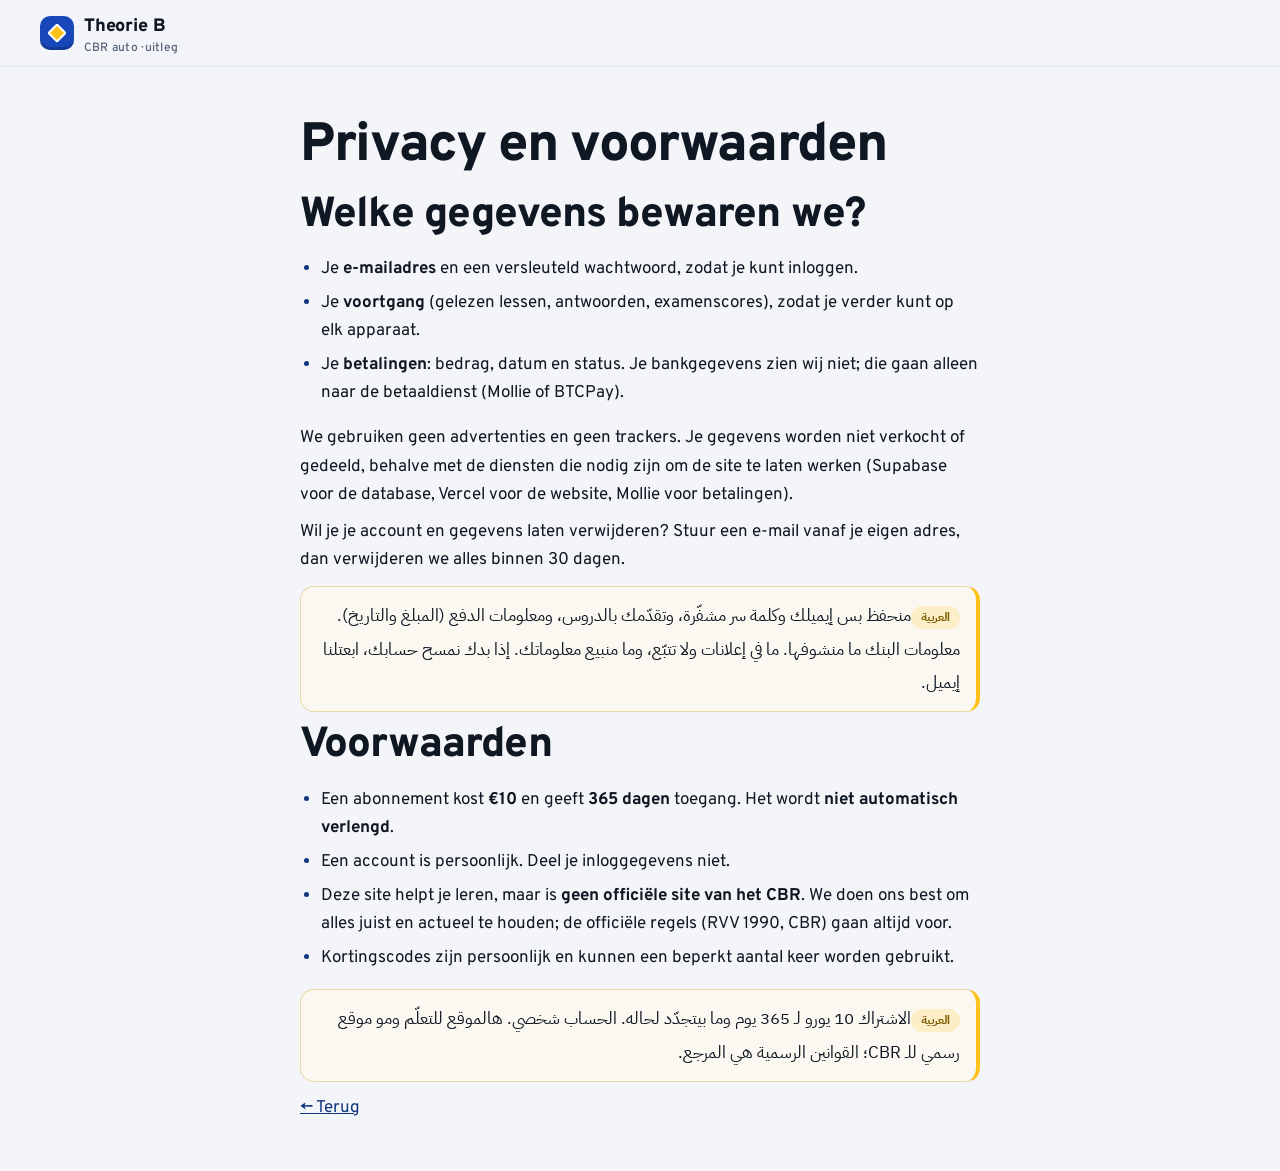
==== privacy.html @ ca1fafad "Accounts, €10/year subscription, discount codes and per-user progress - Landing page with sign-up/lo" ====
<!DOCTYPE html>
<html lang="nl" translate="no">
<head>
<meta charset="utf-8">
<meta name="google" content="notranslate">
<meta name="viewport" content="width=device-width, initial-scale=1">
<title>Privacy en voorwaarden – Theorie B</title>
<link rel="preconnect" href="https://fonts.googleapis.com">
<link rel="preconnect" href="https://fonts.gstatic.com" crossorigin>
<link href="https://fonts.googleapis.com/css2?family=Overpass:wght@400;500;600;700;800&family=IBM+Plex+Sans+Arabic:wght@400;500;600;700&display=swap" rel="stylesheet">
<link rel="stylesheet" href="assets/app.css">

</head>
<body class="landing"><header class="lp-top"><a class="brand" href="/"><i><b></b></i><span>Theorie B<small>CBR auto · uitleg</small></span></a></header>
<main class="lp" style="max-width:760px">
<h1>Privacy en voorwaarden</h1>
<h2>Welke gegevens bewaren we?</h2>
<ul><li>Je <b>e-mailadres</b> en een versleuteld wachtwoord, zodat je kunt inloggen.</li><li>Je <b>voortgang</b> (gelezen lessen, antwoorden, examenscores), zodat je verder kunt op elk apparaat.</li><li>Je <b>betalingen</b>: bedrag, datum en status. Je bankgegevens zien wij niet; die gaan alleen naar de betaaldienst (Mollie of BTCPay).</li></ul>
<p>We gebruiken geen advertenties en geen trackers. Je gegevens worden niet verkocht of gedeeld, behalve met de diensten die nodig zijn om de site te laten werken (Supabase voor de database, Vercel voor de website, Mollie voor betalingen).</p>
<p>Wil je je account en gegevens laten verwijderen? Stuur een e-mail vanaf je eigen adres, dan verwijderen we alles binnen 30 dagen.</p>
<div class="ar" lang="ar" dir="rtl">منحفظ بس إيميلك وكلمة سر مشفّرة، وتقدّمك بالدروس، ومعلومات الدفع (المبلغ والتاريخ). معلومات البنك ما منشوفها. ما في إعلانات ولا تتبّع، وما منبيع معلوماتك. إذا بدك نمسح حسابك، ابعتلنا إيميل.</div>
<h2>Voorwaarden</h2>
<ul><li>Een abonnement kost <b>€10</b> en geeft <b>365 dagen</b> toegang. Het wordt <b>niet automatisch verlengd</b>.</li><li>Een account is persoonlijk. Deel je inloggegevens niet.</li><li>Deze site helpt je leren, maar is <b>geen officiële site van het CBR</b>. We doen ons best om alles juist en actueel te houden; de officiële regels (RVV 1990, CBR) gaan altijd voor.</li><li>Kortingscodes zijn persoonlijk en kunnen een beperkt aantal keer worden gebruikt.</li></ul>
<div class="ar" lang="ar" dir="rtl">الاشتراك 10 يورو لـ 365 يوم وما بيتجدّد لحاله. الحساب شخصي. هالموقع للتعلّم ومو موقع رسمي للـ CBR؛ القوانين الرسمية هي المرجع.</div>
<p><a href="/">← Terug</a></p>
</main></body></html>
---- assets/app.css ----
/*
VOICE: premium leerplatform – rustig, precies, veel lucht; uitleg staat centraal, effecten ondersteunen.
IDEA: de Nederlandse weg als lesmateriaal: wegwijzerblauw, retroreflecterende borden, bovenaanzicht van echte kruispunten.
PICTURE: geanimeerde kruispunten (echte textuur, auto's met schaduw) die je zelf oplost; borden met glans en 3D-kanteling.
COLOUR and TYPE: diep wegblauw + signaalgeel accent + bordrood voor fouten; Overpass (snelweg-letter) + IBM Plex Sans Arabic.
LAYOUT: desktop zijbalk met mappen en voortgang; telefoon: topbalk + schuiflade; elke map een eigen route (#hash).
*/
:root{color-scheme:light dark;
--bg:light-dark(#f3f5f9,#0b111a);--bg2:light-dark(#e9edf4,#111a26);--card:light-dark(#ffffff,#131c28);--ink:light-dark(#0f1722,#e8edf4);--soft:light-dark(#566275,#9aa8ba);
--line:light-dark(#e1e6ee,#223042);--brand:#1747b8;--brand2:light-dark(#0f357f,#7aa2ff);--tint:light-dark(#eaf0fd,#162441);--yellow:#ffc21a;--red:#d0122c;--green:#18a058;
--arbg:light-dark(#fbf8f1,#171a14);--arline:light-dark(#ead9a8,#4a4226);--sh:0 1px 2px #0f17220d,0 8px 24px -8px #0f172226;--sh2:0 2px 4px #0f172214,0 18px 40px -12px #0f172240;--r:18px}
:root[data-theme=light]{color-scheme:light}:root[data-theme=dark]{color-scheme:dark}
*{box-sizing:border-box;min-width:0}
html{scroll-padding-top:84px;-webkit-text-size-adjust:100%}
body{margin:0;background:var(--bg);color:var(--ink);font:17px/1.65 Overpass,system-ui,sans-serif;overflow-x:clip}
a{color:var(--brand2)}
button{font:inherit;color:inherit}
:focus-visible{outline:3px solid var(--yellow);outline-offset:3px;border-radius:10px}
.ico{width:22px;height:22px;flex:none;fill:none;stroke:currentColor;stroke-width:1.9;stroke-linecap:round;stroke-linejoin:round}

/* top bar */
.top{position:sticky;top:0;z-index:30;display:flex;align-items:center;gap:10px;height:64px;padding:0 max(3vw,12px);background:color-mix(in srgb,var(--bg) 82%,transparent);backdrop-filter:saturate(1.6) blur(14px);-webkit-backdrop-filter:saturate(1.6) blur(14px);border-bottom:1px solid var(--line)}
.brand{display:flex;align-items:center;gap:10px;text-decoration:none;color:var(--ink);font-weight:800;font-size:18px;letter-spacing:-.01em;margin-right:auto}
.brand i{width:34px;height:34px;display:grid;place-items:center;background:var(--brand);border-radius:10px;box-shadow:inset 0 -3px 0 #0003}
.brand i b{width:14px;height:14px;background:var(--yellow);transform:rotate(45deg);border:2px solid #fff;border-radius:2px}
.brand small{display:block;font:500 12px/1 Overpass,system-ui,sans-serif;color:var(--soft);letter-spacing:.02em}
.tbtn{display:inline-flex;align-items:center;gap:8px;height:44px;padding:0 14px;border-radius:12px;border:1px solid var(--line);background:var(--card);cursor:pointer;font-weight:700;font-size:15px;transition:transform .15s,background .2s,border-color .2s}
.tbtn:hover{border-color:var(--brand)}.tbtn:active{transform:scale(.96)}
.tbtn.on{background:var(--tint);border-color:var(--brand);color:var(--brand2)}
.tbtn .arl{font-family:'IBM Plex Sans Arabic';font-weight:700}
#menuBtn{display:none;width:44px;padding:0;justify-content:center}
.pchip{display:inline-flex;align-items:center;gap:8px;font-weight:800;font-size:15px;color:var(--soft)}
.pchip svg{width:34px;height:34px}

/* app layout */
.app{display:grid;grid-template-columns:290px minmax(0,1fr);max-width:1440px;margin:0 auto}
.side{position:sticky;top:64px;height:calc(100vh - 64px);overflow:auto;padding:20px 14px 30px;border-right:1px solid var(--line)}
.side h5{margin:18px 10px 8px;font-size:13px;color:var(--soft);font-weight:700}
.nav a{display:flex;align-items:center;gap:12px;padding:10px 12px;border-radius:12px;text-decoration:none;color:var(--ink);font-weight:600;font-size:16px;line-height:1.2;transition:background .2s,transform .2s}
.nav a:hover{background:var(--bg2);transform:translateX(2px)}
.nav a.cur{background:var(--tint);color:var(--brand2)}
.nav a .ic{width:36px;height:36px;border-radius:10px;display:grid;place-items:center;background:var(--bg2);color:var(--brand2);flex:none;transition:background .2s}
.nav a.cur .ic{background:var(--brand);color:#fff}
.nav a small{display:block;font:500 13px/1.3 'IBM Plex Sans Arabic';color:var(--soft);margin-top:2px}
.nav a .ck{margin-left:auto;width:22px;height:22px;border-radius:50%;border:2px solid var(--line);display:grid;place-items:center;flex:none}
.nav a.done .ck{background:var(--green);border-color:var(--green);color:#fff}
.nav a .ck svg{width:13px;height:13px;stroke-width:3;opacity:0}.nav a.done .ck svg{opacity:1}
.scrim{display:none}
@media(max-width:999px){
 .app{grid-template-columns:minmax(0,1fr)}
 #menuBtn{display:inline-flex}
 .side{position:fixed;z-index:40;top:0;left:0;bottom:0;height:100%;width:min(320px,86vw);background:var(--card);transform:translateX(-102%);transition:transform .3s cubic-bezier(.2,.8,.2,1);box-shadow:var(--sh2)}
 body.menu .side{transform:none}
 .scrim{display:block;position:fixed;inset:0;z-index:35;background:#0b111a80;opacity:0;pointer-events:none;transition:opacity .3s}
 body.menu .scrim{opacity:1;pointer-events:auto}
 .pchip span{display:none}
}
@media(max-width:420px){.brand small{display:none}.tbtn .lbl{display:none}}

.wrap{padding:clamp(20px,3.4vw,44px) max(4vw,16px) 80px;max-width:1040px;width:100%}
h1{font-size:clamp(34px,5.6vw,54px);line-height:1.04;letter-spacing:-.025em;margin:.15em 0 .35em;font-weight:800;text-wrap:balance}
h2{font-size:clamp(30px,4.6vw,42px);line-height:1.06;letter-spacing:-.02em;margin:0 0 .35em;font-weight:800;text-wrap:balance}
h3{font-size:21px;line-height:1.25;margin:1.8em 0 .5em;font-weight:800;letter-spacing:-.01em}
p{margin:.55em 0;max-width:68ch}
.lead{font-size:19px;color:var(--soft);max-width:60ch}
ul,ol{padding-left:1.25em}li{margin:.35em 0}li::marker{color:var(--brand2);font-weight:800}
b{font-weight:700}

/* Arabic translation blocks */
.ar{position:relative;font-family:'IBM Plex Sans Arabic',sans-serif;font-size:17px;line-height:1.95;background:var(--arbg);border:1px solid var(--arline);border-right:4px solid var(--yellow);border-radius:14px;padding:12px 16px 12px 16px;margin:12px 0;text-align:right}
.ar::before{content:"العربية";display:inline-block;font-size:12px;font-weight:700;color:#7a5a00;background:#ffc21a33;border-radius:999px;padding:0 10px;margin-bottom:4px;line-height:1.9}
:root[data-theme=dark] .ar::before{color:#ffd36b}
@media(prefers-color-scheme:dark){:root:not([data-theme=light]) .ar::before{color:#ffd36b}}
body.no-ar .ar,body.no-ar [lang=ar].arcol,body.no-ar td[lang=ar],body.no-ar th.arcol{display:none}

/* cards, tips */
.card{background:var(--card);border:1px solid var(--line);border-radius:var(--r);padding:20px 22px;margin:16px 0;box-shadow:var(--sh)}
.tip{display:flex;flex-direction:column;background:var(--card);border:1px solid var(--line);border-left:5px solid var(--yellow);padding:14px 18px 14px 18px;border-radius:14px;margin:16px 0;box-shadow:var(--sh)}
.tip.warn{border-left-color:var(--red)}
.note{font-size:14px;color:var(--soft)}

/* tables */
.scroll{overflow-x:auto;border-radius:var(--r);box-shadow:var(--sh);border:1px solid var(--line);margin:14px 0}
table{border-collapse:collapse;width:100%;background:var(--card);font-size:16px}
th,td{padding:12px 16px;border-bottom:1px solid var(--line);text-align:left;vertical-align:top}
tr:last-child td{border-bottom:0}
th{background:var(--tint);color:var(--brand2);font-weight:800;font-size:14px;letter-spacing:.01em}
tbody tr{transition:background .2s}tbody tr:hover{background:var(--bg2)}
td.n{text-align:right;white-space:nowrap;font-weight:800;font-variant-numeric:tabular-nums;color:var(--brand2)}
td[lang=ar],th.arcol{direction:rtl;text-align:right;font-family:'IBM Plex Sans Arabic',sans-serif}
@media(max-width:600px){table{font-size:15px}.stack thead{display:none}.stack tr{display:grid;padding-block:10px;border-bottom:1px solid var(--line)}.stack td{display:flow-root;border:0;padding:3px 14px;padding-inline-start:8.6em;text-align:start}.stack td::before{content:attr(data-l);float:inline-start;width:8em;margin-inline-start:-8.6em;white-space:normal;font:700 13px/1.6 Overpass,sans-serif;color:var(--soft);text-align:left}.stack td[lang=ar]{text-align:right}.stack td.n{text-align:start}}

/* home */
.hero{display:grid;grid-template-columns:minmax(0,1fr) minmax(0,1fr);gap:clamp(20px,3vw,40px);align-items:center;margin-bottom:28px}
@media(max-width:860px){.hero{grid-template-columns:minmax(0,1fr)}}
.stage{position:relative;border-radius:24px;overflow:hidden;box-shadow:var(--sh2);background:#2b3138}
.stage svg{display:block;width:100%;height:auto}
.stage .chip{position:absolute;left:12px;bottom:12px;background:#0b111acc;color:#fff;border-radius:999px;padding:6px 12px;font-size:14px;font-weight:700;backdrop-filter:blur(6px)}
.cta{display:flex;flex-wrap:wrap;gap:10px;margin:18px 0 6px}
.btn{display:inline-flex;align-items:center;gap:10px;min-height:48px;padding:0 20px;border-radius:14px;border:0;background:var(--brand);color:#fff;font-weight:800;font-size:16px;text-decoration:none;cursor:pointer;box-shadow:0 6px 18px -6px #1747b8aa,inset 0 -3px 0 #0003;transition:transform .15s,box-shadow .2s,filter .2s;position:relative;overflow:hidden}
.btn:hover{transform:translateY(-2px);box-shadow:0 12px 24px -8px #1747b8bb,inset 0 -3px 0 #0003}
.btn:active{transform:translateY(0) scale(.97)}
.btn.ghost{background:var(--card);color:var(--ink);border:1px solid var(--line);box-shadow:var(--sh)}
.btn.sm{min-height:44px;padding:0 14px;font-size:15px;border-radius:12px}
.btn[disabled]{opacity:.5;pointer-events:none}
.rip{position:absolute;border-radius:50%;background:#fff6;transform:scale(0);animation:rip .6s ease-out forwards;pointer-events:none}
@keyframes rip{to{transform:scale(4);opacity:0}}
.stats{display:grid;grid-template-columns:auto minmax(0,1fr);gap:18px;align-items:center;background:var(--card);border:1px solid var(--line);border-radius:var(--r);padding:18px 20px;box-shadow:var(--sh);margin:10px 0 26px}
.ring{width:110px;height:110px}
.ring circle{fill:none;stroke-width:10}
.ring .bgc{stroke:var(--bg2)}.ring .fg{stroke:url(#gProg);stroke-linecap:round;transition:stroke-dashoffset 1s cubic-bezier(.2,.8,.2,1)}
.ring text{font:800 24px Overpass,system-ui,sans-serif;fill:var(--ink)}
.bars{display:grid;gap:10px}
.bar{display:grid;grid-template-columns:minmax(0,1fr) auto;gap:4px 10px;font-size:15px;font-weight:700}
.bar i{grid-column:1/-1;height:8px;background:var(--bg2);border-radius:99px;overflow:hidden}
.bar i b{display:block;height:100%;width:0;background:linear-gradient(90deg,var(--brand),#4f86ff);border-radius:99px;transition:width 1s cubic-bezier(.2,.8,.2,1)}
.bar span:last-child{color:var(--soft);font-variant-numeric:tabular-nums}
.folders{display:grid;grid-template-columns:repeat(auto-fill,minmax(250px,1fr));gap:14px}
.folder{position:relative;display:flex;gap:14px;align-items:center;text-decoration:none;color:var(--ink);background:var(--card);border:1px solid var(--line);border-radius:var(--r);padding:16px;min-height:88px;box-shadow:var(--sh);transition:transform .25s cubic-bezier(.2,.8,.2,1),box-shadow .25s,border-color .25s}
.folder:hover{transform:translateY(-4px);box-shadow:var(--sh2);border-color:color-mix(in srgb,var(--brand) 40%,var(--line))}
.folder .ic{width:52px;height:52px;border-radius:14px;display:grid;place-items:center;background:linear-gradient(145deg,#2a63e0,#123a99);color:#fff;flex:none;box-shadow:inset 0 -3px 0 #0003}
.folder .ic .ico{width:26px;height:26px}
.folder span{display:block;font-weight:800;font-size:18px;line-height:1.2}
.folder small{display:block;font:500 14px/1.5 'IBM Plex Sans Arabic',sans-serif;color:var(--soft);margin-top:2px}
.folder .go{margin-left:auto;color:var(--soft);transition:transform .25s,color .25s}
.folder:hover .go{transform:translateX(4px);color:var(--brand2)}
.folder.done::after{content:"";position:absolute;top:10px;right:10px;width:22px;height:22px;border-radius:50%;background:var(--green) url("data:image/svg+xml,%3Csvg xmlns='http://www.w3.org/2000/svg' viewBox='0 0 24 24' fill='none' stroke='white' stroke-width='3.4' stroke-linecap='round' stroke-linejoin='round'%3E%3Cpath d='M5 12l5 5 9-10'/%3E%3C/svg%3E") center/14px no-repeat}

/* signs */
.signs{display:grid;grid-template-columns:repeat(auto-fill,minmax(290px,1fr));gap:14px}
.sign{background:var(--card);border:1px solid var(--line);border-radius:var(--r);padding:16px;display:grid;grid-template-columns:92px minmax(0,1fr);gap:14px;align-items:start;box-shadow:var(--sh);transition:transform .25s,box-shadow .25s}
.sign:hover{box-shadow:var(--sh2);transform:translateY(-2px)}
.sign h4{margin:2px 0 0;font-size:18px;line-height:1.25}
.sign p{margin:.3em 0;font-size:16px;color:var(--soft)}
.sign .ar{grid-column:1/-1;margin:2px 0 0}
.tilt{display:block;perspective:500px}
.sg{display:block;width:92px;height:92px;filter:drop-shadow(0 6px 8px #0f172240);transition:transform .35s cubic-bezier(.2,.8,.2,1);transform-style:preserve-3d;will-change:transform}
.sign .sg{width:88px;height:88px}

/* flashcards */
.deck{background:linear-gradient(160deg,var(--tint),var(--card));border:1px solid var(--line);border-radius:24px;padding:clamp(16px,3vw,28px);box-shadow:var(--sh);margin:18px 0 8px}
.deck-top{display:flex;flex-wrap:wrap;align-items:center;justify-content:space-between;gap:10px;margin-bottom:14px}
.deck-top h3{margin:0}
.flash{perspective:1400px;height:340px;max-width:520px;margin:0 auto;cursor:pointer}
.flash .in{position:relative;height:100%;transition:transform .7s cubic-bezier(.3,1.3,.4,1);transform-style:preserve-3d}
.flash.flip .in{transform:rotateY(180deg)}
.face{position:absolute;inset:0;border-radius:22px;background:var(--card);border:1px solid var(--line);box-shadow:var(--sh2);backface-visibility:hidden;-webkit-backface-visibility:hidden;display:flex;flex-direction:column;align-items:center;justify-content:center;gap:8px;padding:22px;text-align:center;overflow:auto}
.face.back{transform:rotateY(180deg);justify-content:flex-start;text-align:left;align-items:stretch}
.face.back h4{margin:0;font-size:24px;line-height:1.2}
.face.back p{margin:.3em 0}
.face .sg{width:170px;height:170px;animation:float 5s ease-in-out infinite}
.face .hint{font-size:15px;color:var(--soft);font-weight:600}
@keyframes float{0%,100%{transform:rotateY(-14deg) rotateX(4deg) translateY(0)}50%{transform:rotateY(14deg) rotateX(-2deg) translateY(-6px)}}
.deck-ctl{display:flex;flex-wrap:wrap;gap:10px;justify-content:center;margin-top:16px}
.deck-meta{display:flex;align-items:center;gap:12px;justify-content:center;margin-top:12px;font-weight:700;color:var(--soft);font-size:15px}
.deck-meta i{width:160px;height:8px;background:var(--bg2);border-radius:99px;overflow:hidden}
.deck-meta i b{display:block;height:100%;background:var(--green);border-radius:99px;transition:width .5s}
.known-tag{display:inline-flex;align-items:center;gap:6px;background:#18a05822;color:var(--green);border-radius:999px;padding:2px 10px;font-size:13px;font-weight:800}

/* diagrams */
.diag{display:grid;grid-template-columns:minmax(0,360px) minmax(0,1fr);gap:22px;align-items:start;background:var(--card);border:1px solid var(--line);border-radius:22px;padding:18px;margin:18px 0;box-shadow:var(--sh)}
.diag h3{margin-top:4px}
@media(max-width:700px){.diag{grid-template-columns:minmax(0,1fr);padding:14px}}
.scene{position:relative}
.scene .stage{border-radius:16px}
.scene .ctl{display:flex;flex-wrap:wrap;gap:8px;margin-top:10px}
.order{display:flex;flex-wrap:wrap;gap:8px;margin:10px 0}
.order span{display:inline-flex;align-items:center;background:linear-gradient(180deg,#ff9a1f,#f07a00);color:#fff;border-radius:999px;padding:3px 13px;font-weight:800;font-size:14px;box-shadow:0 3px 8px -3px #f07a00aa}
svg .act{cursor:default}
svg.quiz .act{cursor:pointer}
svg.quiz .act .halo{opacity:1;animation:halo 1.4s ease-in-out infinite}
svg .act .halo{opacity:0;transition:opacity .3s}
@keyframes halo{50%{stroke-opacity:.15;stroke-width:9}}
svg.quiz .badge,svg.playing .badge{opacity:0}
svg .badge{transition:opacity .4s}
svg .route{fill:none;stroke-width:5;stroke-linecap:round;opacity:.9;stroke-dasharray:1 0}
svg.quiz .route{opacity:.25}
.stage.bad{animation:shake .45s}
.stage.good{box-shadow:0 0 0 4px var(--green),var(--sh2)}
@keyframes shake{20%{transform:translateX(-8px)}40%{transform:translateX(7px)}60%{transform:translateX(-5px)}80%{transform:translateX(3px)}}
.stage .flashbad{position:absolute;inset:0;background:#d0122c55;opacity:0;pointer-events:none}
.stage.bad .flashbad{animation:fb .5s}
@keyframes fb{30%{opacity:1}}
.timer{font:800 15px Overpass,Arial,sans-serif}

/* bottom nav + done */
.endbar{display:grid;grid-template-columns:minmax(0,1fr) auto minmax(0,1fr);gap:12px;align-items:stretch;margin-top:36px}
.endbar a{display:flex;flex-direction:column;justify-content:center;gap:2px;text-decoration:none;color:var(--ink);background:var(--card);border:1px solid var(--line);border-radius:16px;padding:12px 16px;box-shadow:var(--sh);transition:transform .2s,box-shadow .2s;min-height:64px}
.endbar a:hover{transform:translateY(-2px);box-shadow:var(--sh2)}
.endbar a small{color:var(--soft);font-size:13px;font-weight:700}
.endbar a b{font-weight:800}
.endbar a.nx{text-align:right}
.endbar .done{align-self:center}
.btn.isdone{background:var(--green);box-shadow:0 6px 18px -6px #18a058aa,inset 0 -3px 0 #0003}
@media(max-width:640px){.endbar{grid-template-columns:minmax(0,1fr) minmax(0,1fr)}.endbar .done{grid-column:1/-1;grid-row:1;justify-self:stretch;justify-content:center}}

/* toast + confetti */
.toast{position:fixed;left:50%;bottom:max(18px,env(safe-area-inset-bottom));z-index:60;transform:translate(-50%,calc(100% + 40px));visibility:hidden;width:min(520px,92vw);background:var(--card);color:var(--ink);border:1px solid var(--line);border-radius:16px;box-shadow:var(--sh2);padding:12px 16px;display:flex;gap:12px;align-items:flex-start;transition:transform .45s cubic-bezier(.2,1.2,.3,1),visibility .45s}
.toast.show{transform:translate(-50%,0);visibility:visible}
.toast .dot{width:34px;height:34px;border-radius:50%;display:grid;place-items:center;flex:none;color:#fff}
.toast.ok .dot{background:var(--green)}.toast.no .dot{background:var(--red)}
.toast p{margin:0;font-weight:700}.toast .tar{font-family:'IBM Plex Sans Arabic';direction:rtl;text-align:right;font-weight:500;color:var(--soft)}
#fx{position:fixed;inset:0;pointer-events:none;z-index:55}

/* views + reveal */
.view{display:none}.view.on{display:block;animation:vin .45s cubic-bezier(.2,.8,.2,1)}
@keyframes vin{from{opacity:0;transform:translateY(10px)}}
.js .rv{opacity:0;transform:translateY(16px);transition:opacity .6s ease,transform .6s cubic-bezier(.2,.8,.2,1)}
.js .rv.in{opacity:1;transform:none}
@media (prefers-reduced-motion:reduce){*,*::before,*::after{animation:none!important;transition:none!important}.js .rv{opacity:1;transform:none}}

/* =========================================================
   FASE 2 – verfijning en nieuwe componenten
   ========================================================= */
:root{--glass:light-dark(#ffffffb8,#131c28b8);--glassb:light-dark(#ffffffcc,#ffffff14);--ok:#16a34a;--no:#dc2b2b;--ease:cubic-bezier(.2,.8,.2,1)}
body{background:radial-gradient(1200px 600px at 85% -10%,color-mix(in srgb,var(--brand) 9%,transparent),transparent 60%),radial-gradient(900px 500px at -10% 30%,color-mix(in srgb,var(--yellow) 7%,transparent),transparent 60%),var(--bg);background-attachment:fixed}
.arinline{font-family:'IBM Plex Sans Arabic',sans-serif;font-weight:600;color:var(--soft)}
h3[id]{scroll-margin-top:90px}

/* spotlight hover on cards */
.folder,.card,.qcard,.stile{background-image:radial-gradient(260px circle at var(--mx,-200px) var(--my,-200px),color-mix(in srgb,var(--brand) 9%,transparent),transparent 70%)}
.folder.alt .ic{background:linear-gradient(145deg,#ffcb3d,#f08a00)}
.fmeta{display:block;font:600 12.5px Overpass,sans-serif;color:var(--brand2);font-style:normal;margin-top:4px}
.fmeta:empty{display:none}

/* header glass + search */
.top{background:var(--glass);box-shadow:0 1px 0 var(--glassb) inset}
#searchBtn .ico{width:20px;height:20px}

/* filters */
.filterbar{display:flex;flex-wrap:wrap;gap:10px;align-items:center;margin:14px 0}
.sbox{display:flex;align-items:center;gap:8px;flex:1 1 240px;min-height:46px;padding:0 14px;background:var(--card);border:1px solid var(--line);border-radius:14px;box-shadow:var(--sh);transition:border-color .2s,box-shadow .2s}
.sbox:focus-within{border-color:var(--brand);box-shadow:0 0 0 4px color-mix(in srgb,var(--brand) 18%,transparent)}
.sbox input{flex:1;border:0;background:none;font:500 16px Overpass,sans-serif;color:var(--ink);outline:0;min-width:0}
.sbox .ico{color:var(--soft)}
.sbox.big{min-height:56px;font-size:18px}
.chips{display:flex;flex-wrap:wrap;gap:8px}
.chip{position:relative;overflow:hidden;display:inline-flex;align-items:center;gap:6px;min-height:38px;padding:0 14px;border-radius:999px;border:1px solid var(--line);background:var(--card);font:700 14px Overpass,sans-serif;cursor:pointer;transition:background .2s,border-color .2s,color .2s,transform .15s}
.chip:hover{border-color:var(--brand)}.chip:active{transform:scale(.96)}
.chip.on{background:var(--brand);border-color:var(--brand);color:#fff}
.chip.on .arcol{color:#ffffffcc}
.chip .ico{width:16px;height:16px}
.chip .arcol{font:600 12.5px 'IBM Plex Sans Arabic';color:var(--soft)}
.cnt{font:700 14px Overpass,system-ui,sans-serif;color:var(--soft);font-variant-numeric:tabular-nums}

/* sign grid */
.signgrid{display:grid;grid-template-columns:repeat(auto-fill,minmax(132px,1fr));gap:12px;margin:12px 0 22px}
.stile{display:flex;flex-direction:column;align-items:center;gap:6px;text-align:center;padding:14px 10px 12px;border-radius:16px;border:1px solid var(--line);background-color:var(--card);box-shadow:var(--sh);cursor:pointer;font:inherit;color:var(--ink);transition:transform .25s var(--ease),box-shadow .25s,border-color .25s}
.stile:hover{transform:translateY(-4px);box-shadow:var(--sh2);border-color:color-mix(in srgb,var(--brand) 35%,var(--line))}
.stile .sg{width:74px;height:74px}
.stile b{font-size:14px;line-height:1.25}
.stile small{font:700 12px Overpass,system-ui,sans-serif;color:var(--soft);background:var(--bg2);border-radius:999px;padding:1px 8px}
.stile[hidden]{display:none}
.sign{position:relative;cursor:pointer}
.sign:focus-visible{outline:3px solid var(--yellow)}

/* favourites */
.favb{position:absolute;top:10px;right:10px;width:36px;height:36px;border-radius:50%;border:1px solid var(--line);background:var(--card);display:grid;place-items:center;cursor:pointer;color:var(--soft);transition:color .2s,background .2s,transform .2s}
.favb .ico{width:18px;height:18px}
.favb:hover{color:#d99a00;transform:scale(1.08)}
.favb.isfav{color:#d99a00;background:#ffc21a22;border-color:#ffc21a88}
.favb.isfav .ico{fill:#ffc21a}
.favb.inh{position:relative;top:-4px;right:auto;display:inline-grid;vertical-align:middle;margin-left:6px}
.pop{animation:pop .45s var(--ease)}@keyframes pop{40%{transform:scale(1.35)}}
.btn.isfav{background:#f0a500}
.btn.isfav .ico{fill:#fff}
.empty{text-align:center;padding:40px 16px;color:var(--soft);background:var(--card);border:1px dashed var(--line);border-radius:var(--r)}
.empty .ico{width:40px;height:40px;color:#ffc21a}

/* modal */
.modal{position:fixed;inset:0;z-index:70;display:grid;place-items:center;padding:16px;background:#0b111a80;backdrop-filter:blur(6px);-webkit-backdrop-filter:blur(6px);opacity:0;pointer-events:none;transition:opacity .25s}
.modal.open{opacity:1;pointer-events:auto}
.modal.top{place-items:start center;padding-top:min(10vh,90px)}
.mpanel{position:relative;width:min(560px,100%);max-height:86vh;overflow:auto;background:var(--card);border:1px solid var(--line);border-radius:22px;box-shadow:0 30px 80px -20px #0008;padding:22px;transform:translateY(18px) scale(.97);transition:transform .35s var(--ease)}
.modal.wide .mpanel{width:min(720px,100%)}
.modal.open .mpanel{transform:none}
.mclose{position:absolute;top:12px;right:12px;width:44px;height:44px;border-radius:12px;border:1px solid var(--line);background:var(--card);cursor:pointer;display:grid;place-items:center;z-index:2}
.smodal{display:grid;grid-template-columns:220px minmax(0,1fr);gap:24px;align-items:center}
.smodal h3{margin:.3em 0 .2em;font-size:26px}
.sbig{display:grid;place-items:center;perspective:600px;background:radial-gradient(circle,var(--tint),transparent 70%);border-radius:20px;padding:12px}
.sbig .sg{width:190px;height:190px;animation:float 5s ease-in-out infinite}
@media(max-width:600px){.smodal{grid-template-columns:minmax(0,1fr);text-align:center}.smodal .ar{text-align:right}}
.kode{display:inline-block;font:800 12.5px Overpass,system-ui,sans-serif;background:var(--tint);color:var(--brand2);border-radius:999px;padding:2px 10px;margin-right:6px}
.kode.alt{background:var(--bg2);color:var(--soft)}
.search .results{display:grid;gap:6px;margin-top:12px}
.res{display:flex;gap:12px;align-items:center;text-align:left;padding:10px;border-radius:12px;border:1px solid transparent;background:none;cursor:pointer;font:inherit;color:var(--ink)}
.res:hover,.res:focus-visible{background:var(--bg2);border-color:var(--line)}
.res b{display:block;font-size:15px;line-height:1.3}
.res small{display:block;font-size:13px;color:var(--soft)}
.ri{width:40px;height:40px;flex:none;display:grid;place-items:center;border-radius:10px;background:var(--tint);color:var(--brand2)}
.ri .sg{width:38px;height:38px;filter:none}
.flashhl{animation:hl 1.8s ease}@keyframes hl{0%,60%{box-shadow:0 0 0 4px var(--yellow)}}

/* exam-tip + example + more */
.exam,.example{position:relative;border-radius:var(--r);padding:16px 20px 14px 22px;margin:18px 0;border:1px solid var(--line);overflow:hidden}
.exam{background:linear-gradient(135deg,color-mix(in srgb,var(--yellow) 16%,var(--card)),var(--card) 60%)}
.example{background:linear-gradient(135deg,color-mix(in srgb,var(--brand) 10%,var(--card)),var(--card) 60%)}
.exam::before,.example::before{content:"";position:absolute;left:0;top:0;bottom:0;width:5px;background:var(--yellow)}
.example::before{background:var(--brand)}
.exam h4,.example h4{margin:0 0 6px;font-size:16px;display:flex;align-items:center;gap:8px}
.exam h4::before{content:"";width:22px;height:22px;background:#f0a500 url("data:image/svg+xml,%3Csvg xmlns='http://www.w3.org/2000/svg' viewBox='0 0 24 24' fill='none' stroke='white' stroke-width='2.6' stroke-linecap='round'%3E%3Cpath d='M12 7v6M12 17v.1'/%3E%3C/svg%3E") center/16px no-repeat;border-radius:50%}
.example h4::before{content:"";width:22px;height:22px;background:var(--brand) url("data:image/svg+xml,%3Csvg xmlns='http://www.w3.org/2000/svg' viewBox='0 0 24 24' fill='none' stroke='white' stroke-width='2.4' stroke-linecap='round' stroke-linejoin='round'%3E%3Cpath d='M5 17h14l-1.6-5.3A2 2 0 0 0 15.5 10h-7a2 2 0 0 0-1.9 1.7z'/%3E%3C/svg%3E") center/16px no-repeat;border-radius:50%}
details.more{background:var(--card);border:1px solid var(--line);border-radius:var(--r);margin:16px 0;box-shadow:var(--sh);overflow:hidden}
details.more summary{list-style:none;cursor:pointer;padding:14px 52px 14px 18px;font-weight:800;position:relative;min-height:48px}
details.more summary::-webkit-details-marker{display:none}
details.more summary::after{content:"";position:absolute;right:16px;top:50%;width:26px;height:26px;margin-top:-13px;border-radius:50%;background:var(--tint) url("data:image/svg+xml,%3Csvg xmlns='http://www.w3.org/2000/svg' viewBox='0 0 24 24' fill='none' stroke='%231747b8' stroke-width='2.6' stroke-linecap='round' stroke-linejoin='round'%3E%3Cpath d='M6 9l6 6 6-6'/%3E%3C/svg%3E") center/16px no-repeat;transition:transform .3s var(--ease)}
details.more[open] summary::after{transform:rotate(180deg)}
details.more>div{padding:0 18px 14px}
details.more[open]>div{animation:vin .35s var(--ease)}
ol.steps{counter-reset:st;list-style:none;padding:0;display:grid;gap:10px}
ol.steps li{counter-increment:st;position:relative;background:var(--card);border:1px solid var(--line);border-radius:14px;padding:12px 14px 12px 56px;box-shadow:var(--sh);margin:0}
ol.steps li::before{content:counter(st);position:absolute;left:12px;top:50%;transform:translateY(-50%);width:32px;height:32px;border-radius:50%;display:grid;place-items:center;background:linear-gradient(145deg,#2a63e0,#123a99);color:#fff;font-weight:800}

/* quiz */
.quiz{margin:26px 0 10px}
.qtop{display:flex;flex-wrap:wrap;align-items:center;gap:12px;justify-content:space-between}
.qtop h3{margin:0;display:flex;align-items:center;gap:8px}
.qscore{display:flex;align-items:center;gap:10px;font:700 14px Overpass,system-ui,sans-serif;color:var(--soft);flex:1 1 220px}
.qscore i{flex:1;height:8px;background:var(--bg2);border-radius:99px;overflow:hidden;max-width:220px}
.qscore i b{display:block;height:100%;background:linear-gradient(90deg,#18a058,#5fd08c);border-radius:99px;transition:width .6s var(--ease)}
.qlist{display:grid;gap:14px;margin-top:14px}
.qcard{position:relative;background-color:var(--card);border:1px solid var(--line);border-radius:var(--r);padding:18px;box-shadow:var(--sh);transition:box-shadow .3s,border-color .3s}
.qcard.right{border-color:#18a05888;box-shadow:0 0 0 3px #18a05822,var(--sh)}
.qcard.wrong{border-color:#dc2b2b66;animation:shake .45s}
.qhead{display:flex;justify-content:space-between;align-items:center;gap:8px;min-height:36px}
.qhead .favb{position:static}
.qtag{font:800 12px Overpass,system-ui,sans-serif;color:var(--brand2);background:var(--tint);border-radius:999px;padding:3px 10px}
.qq{font-weight:700;font-size:18px;margin:.4em 0 .1em}
.qa{font-family:'IBM Plex Sans Arabic',sans-serif;color:var(--soft);margin:0 0 .6em;text-align:right}
.opts{display:grid;gap:8px}
.opt{position:relative;overflow:hidden;display:flex;align-items:center;gap:12px;text-align:left;min-height:50px;padding:10px 14px;border-radius:14px;border:1.5px solid var(--line);background:var(--bg);font:600 16px/1.35 Overpass,sans-serif;color:var(--ink);cursor:pointer;transition:border-color .2s,background .2s,transform .15s}
.opt:hover:not(:disabled){border-color:var(--brand);transform:translateX(3px)}
.opt:disabled{cursor:default}
.ol{flex:none;width:30px;height:30px;border-radius:9px;display:grid;place-items:center;background:var(--card);border:1px solid var(--line);font-weight:800;font-size:14px}
.opt.correct{border-color:var(--ok);background:color-mix(in srgb,var(--ok) 12%,var(--card))}
.opt.correct .ol{background:var(--ok);color:#fff;border-color:var(--ok)}
.opt.incorrect{border-color:var(--no);background:color-mix(in srgb,var(--no) 10%,var(--card))}
.opt.incorrect .ol{background:var(--no);color:#fff;border-color:var(--no)}
.opt.picked{border-color:var(--brand);background:var(--tint)}
.opt.picked .ol{background:var(--brand);color:#fff}
.qexp{margin-top:12px;padding-top:10px;border-top:1px dashed var(--line);animation:vin .35s var(--ease)}
.qprev{position:absolute;bottom:12px;right:14px;font:700 11.5px Overpass,system-ui,sans-serif;border-radius:999px;padding:1px 8px}
.qprev.ok{color:var(--ok);background:#18a05818}.qprev.no{color:var(--no);background:#dc2b2b14}
.qcard.done .qprev{display:none}

/* scenes: 3D + effects */
.stage{perspective:900px}
.tilt3d{transition:transform .8s var(--ease);transform-origin:50% 60%}
.stage.d3{overflow:visible;background:transparent;box-shadow:none}
.stage.d3 .tilt3d{transform:rotateX(48deg) rotateZ(-14deg) scale(.86);filter:drop-shadow(0 30px 30px #0006)}
.stage.d3 svg{border-radius:14px}
.b3d{position:absolute;top:10px;right:10px;z-index:3;display:inline-flex;align-items:center;gap:6px;height:36px;padding:0 10px;border-radius:10px;border:1px solid #ffffff33;background:#0b111aa8;color:#fff;font:800 13px Overpass,system-ui,sans-serif;cursor:pointer;backdrop-filter:blur(6px)}
.b3d .ico{width:16px;height:16px}
.b3d[aria-pressed=true]{background:var(--yellow);color:#111}
.act.braking .tl{fill:#ff2b2b;filter:drop-shadow(0 0 3px #ff2b2b)}
.act.amb .blue{animation:blink .5s steps(2) infinite}
.ind{animation:blink .7s steps(2) infinite}
@keyframes blink{50%{fill:#ffffff22}}
.boom{animation:boom .5s var(--ease)}
@keyframes boom{from{transform-box:fill-box;transform-origin:center;scale:.2;opacity:0}}
.tlight circle{transition:fill .2s}
svg.quiz .act{cursor:pointer}

/* simulator */
.simtop{display:flex;align-items:center;justify-content:space-between;gap:12px;margin:10px 0 12px}
.simprog{display:flex;flex-wrap:wrap;gap:6px}
.pdot{width:26px;height:26px;border-radius:8px;border:1.5px solid var(--line);background:var(--card);cursor:pointer;transition:transform .2s}
.pdot.cur{border-color:var(--brand);transform:scale(1.15);box-shadow:0 0 0 3px color-mix(in srgb,var(--brand) 20%,transparent)}
.pdot.ok{background:var(--ok);border-color:var(--ok)}.pdot.no{background:var(--no);border-color:var(--no)}
.simgrid{display:grid;grid-template-columns:minmax(0,1fr) minmax(0,1fr);gap:22px;background:var(--card);border:1px solid var(--line);border-radius:22px;padding:18px;box-shadow:var(--sh)}
@media(max-width:820px){.simgrid{grid-template-columns:minmax(0,1fr)}}
.simside h3{margin:.3em 0 0}
.simq{margin:14px 0 8px}
.simnav{display:flex;flex-wrap:wrap;gap:8px;margin-top:14px}

/* mistakes */
.tabs{display:flex;flex-wrap:wrap;gap:8px;margin:10px 0}
.btn.bad{background:var(--no);box-shadow:0 6px 18px -6px #dc2b2baa,inset 0 -3px 0 #0003}
.btn.good{background:var(--ok);box-shadow:0 6px 18px -6px #18a058aa,inset 0 -3px 0 #0003}
.mist .goodtxt{color:var(--ok)}
.mist[data-mode=fout] .mscene .stage{box-shadow:0 0 0 3px #dc2b2b55,var(--sh2)}
.mist[data-mode=goed] .mscene .stage{box-shadow:0 0 0 3px #18a05866,var(--sh2)}

/* stopping simulator + charts */
.ssim{background:var(--card);border:1px solid var(--line);border-radius:22px;padding:16px;box-shadow:var(--sh)}
.sctl{display:flex;flex-wrap:wrap;gap:14px 22px;align-items:end;margin-bottom:12px}
.sctl label{display:grid;gap:4px;font:700 14px Overpass,system-ui,sans-serif;color:var(--soft);min-width:170px;flex:1}
.sctl label b{color:var(--ink);font-size:16px}
input[type=range]{width:100%;accent-color:var(--brand);height:28px}
.seg{display:inline-flex;background:var(--bg2);border-radius:12px;padding:4px;gap:4px}
.seg button{min-height:38px;padding:0 14px;border:0;border-radius:9px;background:none;font:700 14px Overpass,system-ui,sans-serif;cursor:pointer;color:var(--soft)}
.seg button.on{background:var(--card);color:var(--ink);box-shadow:var(--sh)}
#sCan{width:100%;height:190px;display:block;border-radius:14px}
.sres{display:flex;flex-wrap:wrap;gap:10px 18px;align-items:center;margin-top:12px;font-size:15px}
.sw{display:inline-block;width:12px;height:12px;border-radius:3px;margin-right:6px;vertical-align:-1px}
.sw.y{background:#f5b400}.sw.r{background:#dc2b2b}.sw.k{background:var(--ink)}
.verdict{margin-left:auto;font-weight:800;border-radius:999px;padding:4px 12px}
.verdict.ok{background:#18a05820;color:var(--ok)}.verdict.no{background:#dc2b2b18;color:var(--no)}
.chart{display:grid;gap:8px;background:var(--card);border:1px solid var(--line);border-radius:var(--r);padding:16px;box-shadow:var(--sh);margin:12px 0}
.crow{display:grid;grid-template-columns:150px minmax(0,1fr) 64px;gap:10px;align-items:center;text-decoration:none;color:var(--ink);font-size:14.5px;font-weight:600}
a.crow:hover .cl{color:var(--brand2)}
.cbar{position:relative;display:flex;height:14px;background:var(--bg2);border-radius:99px;overflow:hidden}
.cbar i{display:block;height:100%;width:0;animation:grow 1.1s var(--ease) forwards;width:var(--w)}
.cbar i.y{background:#f5b400}.cbar i.r{background:#dc2b2b}.cbar i.b{background:linear-gradient(90deg,var(--brand),#4f86ff);border-radius:99px}.cbar i.g{background:var(--ok);border-radius:99px}
.cbar .mark{position:absolute;top:-3px;bottom:-3px;width:2px;background:var(--ink);opacity:.5}
@keyframes grow{from{width:0}}
.cv{text-align:right;font-variant-numeric:tabular-nums;font-weight:800;color:var(--brand2)}
.clegend{display:flex;gap:18px;font-size:13.5px;color:var(--soft);margin-top:4px}
@media(max-width:600px){.crow{grid-template-columns:96px minmax(0,1fr) 52px;font-size:13px}}

/* night + weather demos */
.beam,.wx{background:var(--card);border:1px solid var(--line);border-radius:22px;padding:14px;box-shadow:var(--sh);margin:14px 0}
.beam>svg,.wx>svg{width:100%;max-width:680px;margin:0 auto;height:auto;display:block;border-radius:14px}
.beamp{transition:d .5s var(--ease)}
.oncar{transition:transform 1.2s var(--ease)}
.glare{transition:opacity .4s}
.drop{animation:rain .7s linear infinite}
@keyframes rain{to{transform:translate(-14px,130px)}}
.wcar{transition:transform .5s var(--ease)}
.wx svg[data-w=aqua] .wh{animation:spin .3s linear infinite;transform-box:fill-box;transform-origin:center}
.wx .ctl,.beam .ctl{display:flex;flex-wrap:wrap;gap:10px;margin-top:10px;align-items:center}
#onc.on{background:var(--yellow);color:#111}

/* exam */
.examintro{display:grid;grid-template-columns:auto minmax(0,1fr);gap:20px;align-items:center}
.ebig{width:80px;height:80px;border-radius:22px;display:grid;place-items:center;background:linear-gradient(145deg,#2a63e0,#123a99);color:#fff}
.ebig .ico{width:40px;height:40px}
.exbar{display:flex;align-items:center;gap:12px;margin:8px 0 14px;position:sticky;top:72px;z-index:5;background:var(--glass);backdrop-filter:blur(10px);padding:8px 12px;border-radius:14px;border:1px solid var(--line)}
.exprog{flex:1;height:8px;background:var(--bg2);border-radius:99px;overflow:hidden}
.exprog b{display:block;height:100%;background:var(--brand);transition:width .4s var(--ease)}
.extime{display:inline-flex;align-items:center;gap:6px;font-weight:800;font-variant-numeric:tabular-nums}
.exres{display:grid;grid-template-columns:auto minmax(0,1fr);gap:22px;align-items:center;background:var(--card);border:1px solid var(--line);border-radius:22px;padding:20px;box-shadow:var(--sh)}
.exres.ok{box-shadow:0 0 0 3px #18a05855,var(--sh)}
.exres.no{box-shadow:0 0 0 3px #dc2b2b44,var(--sh)}
.exres .ring{width:130px;height:130px}
@media(max-width:560px){.examintro,.exres{grid-template-columns:minmax(0,1fr)}}

.fbhead{display:flex;gap:10px;align-items:center;justify-content:space-between}
@media (prefers-reduced-motion:reduce){.stage.d3 .tilt3d{transform:rotateX(40deg) scale(.88)}}
@keyframes spin{to{transform:rotate(360deg)}}
html{overflow-x:clip}

.modal.top .sbox{margin-right:54px}
.cl{overflow-wrap:anywhere}
@media(max-width:640px){.endbar>span:empty{display:none}}
/* realistic motion details */
.walker .f1,.walker .a2{animation:stepA .5s ease-in-out infinite alternate}
.walker .f2,.walker .a1{animation:stepB .5s ease-in-out infinite alternate}
@keyframes stepA{to{transform:translateY(8px)}}@keyframes stepB{to{transform:translateY(-8px)}}
.cyc .lg1{animation:pedA .45s ease-in-out infinite alternate}.cyc .lg2{animation:pedB .45s ease-in-out infinite alternate}
@keyframes pedA{to{transform:translateY(-3px)}}@keyframes pedB{to{transform:translateY(3px)}}
svg:not(.playing):not(.moving) .walker *, svg:not(.playing):not(.moving) .cyc *{animation-play-state:paused}
.act.turnR .ir,.act.turnL .il{animation:indic .6s steps(2) infinite}
@keyframes indic{50%{opacity:1}}

/* =========================================================
   PHASE 3 – review fixes (contrast, a11y, mobile, realism)
   ========================================================= */
:root{--brand:light-dark(#1747b8,#2f62e0);--green:light-dark(#15803d,#4ade80);--ok:light-dark(#15803d,#4ade80);--no:light-dark(#c81e1e,#ff6b6b);--focus:light-dark(#0b3fb3,#ffc21a)}
:focus-visible{outline:3px solid var(--focus);outline-offset:3px}
.btn .arcol,.btn .arinline,.btn.ghost .arinline{color:inherit;opacity:.88}
.btn:not(.ghost) .arinline,.btn:not(.ghost) .arcol{color:#ffffffe6;opacity:1}
.btn.good,.btn.isdone{background:#15803d}
.btn.bad{background:#b91c1c}
.order span{background:linear-gradient(180deg,#d9620a,#b84d00);box-shadow:0 3px 8px -3px #b84d00aa}
.badge circle{fill:#c2410c}
.known-tag{color:light-dark(#166534,#4ade80);background:light-dark(#dcfce7,#16653433)}
.favb.isfav{color:light-dark(#a86b00,#ffc21a)}
.verdict.ok,.goodtxt b{color:var(--ok)}
:root .ar::before,:root[data-theme] .ar::before{color:light-dark(#7a5a00,#ffd36b)}
.folder .ic,ol.steps>li::before{box-shadow:inset 0 0 0 1px light-dark(transparent,#ffffff1f)}
.vmark{font-weight:800;font-size:.85em;margin-inline-start:6px}
.opt.correct .vmark{color:var(--ok)}.opt.incorrect .vmark{color:var(--no)}
/* modal: really hidden when closed, full-viewport backdrop */
.modal{top:0;left:0;width:100vw;height:100dvh;visibility:hidden;transition:opacity .25s,visibility 0s .25s;background:light-dark(#0f172259,#000000a6)}
.modal.open{visibility:visible;transition:opacity .25s}
.scrim{background:light-dark(#0f172259,#000000a6)}
.toast{z-index:80}
.rcount{margin:6px 2px 0;font-size:13px;color:var(--soft);min-height:1em}
.res[aria-selected=true]{background:var(--tint);outline:2px solid var(--brand);outline-offset:-2px}
/* sign titles never run under the star */
.sign h4,.stile b{padding-right:40px;overflow-wrap:anywhere;hyphens:auto}
.stile b{padding-right:0}
.sign .favb{position:absolute;top:10px;right:10px}
.stile{position:relative}
/* exam focus mode */
body.inexam #nextnav,body.inexam .lessfav{display:none!important}
body.inexam .exbar{position:sticky;top:64px;z-index:5}
body.inexam .qcard{scroll-margin-top:130px}
.btnrow{display:flex;flex-wrap:wrap;gap:10px;margin-top:6px}
/* simulator dots numbered, bigger touch targets */
.pdot{min-width:32px;height:32px;font:800 13px/1 Overpass,Arial,sans-serif;color:var(--soft);display:inline-grid;place-items:center}
.pdot.cur{color:#fff;background:var(--brand);border-color:var(--brand)}
.pdot.ok{border-color:var(--ok);color:var(--ok)}.pdot.no{border-color:var(--no);color:var(--no)}
.pdot.cur.ok,.pdot.cur.no{color:#fff}
.favb{min-width:44px;min-height:44px}
.chip{min-height:44px}
.b3d{min-height:40px}
#bronnen a,.srclist a{display:inline-block;padding:6px 0}
@media(pointer:coarse){.opt{min-height:48px}}
#flash{touch-action:pan-y}
/* quiz actors focusable */
.quiz .act{cursor:pointer;outline:none}
.quiz .act:focus-visible .halo{stroke:#38bdf8;stroke-width:7;opacity:1}
/* realistic vehicle states */
.act .tl{transition:fill .12s}
.act.braking .tl{fill:#ff2b2b;filter:none}
.act.braking .veh{filter:drop-shadow(0 6px 4px #ff1e1e55)}
.act.crashed .indic{animation:indic .55s steps(2) infinite}
.mehalo{animation:mehalo 2.4s ease-in-out infinite;opacity:.85}
@keyframes mehalo{50%{opacity:.35}}
svg:not(.playing):not(.moving) .act.turnR .ir,svg:not(.playing):not(.moving) .act.turnL .il{animation:indic .6s steps(2) infinite}
.tlight circle{transition:fill .15s}
.tlight[data-s=r] .lr,.tlight[data-s=y] .ly,.tlight[data-s=g] .lg{filter:drop-shadow(0 0 3px currentColor)}
/* crash: flash, ring, glass shards, dust; no cartoon star */
.impact .flash{animation:iflash .45s ease-out forwards}
.impact .ring1{animation:iring .6s ease-out forwards}
.impact .shard{animation:ishard .9s cubic-bezier(.15,.7,.3,1) forwards}
.impact .dust{animation:idust 1.6s ease-out forwards}
.crashlbl{animation:ilbl .35s .15s both var(--ease)}
@keyframes iflash{0%{opacity:.95;transform:scale(.4)}100%{opacity:0;transform:scale(1.8)}}
@keyframes iring{0%{opacity:.9;transform:scale(.5)}100%{opacity:0;transform:scale(3)}}
@keyframes ishard{0%{transform:translate(0,0) rotate(0)}100%{transform:translate(var(--dx),var(--dy)) rotate(var(--r))}}
@keyframes idust{0%{opacity:0;transform:scale(.5)}20%{opacity:.25}100%{opacity:0;transform:scale(3.4)}}
@keyframes ilbl{from{opacity:0;transform:translateY(6px)}}
.stage.d3 .tilt3d{transform:perspective(900px) rotateX(28deg) scale(.94)}
.mist .tabs .btn[disabled]{opacity:.45}
.btn[disabled]{opacity:.45;cursor:not-allowed}
/* performance */
.sg{will-change:auto;filter:none}
.face .sg,.sbig .sg{filter:drop-shadow(0 6px 8px #0f172240)}
@media(hover:hover){.stile:hover .sg{filter:drop-shadow(0 6px 8px #0f172240)}}
.view:not(.on){content-visibility:hidden}
.ar,.arinline{text-align:start}
.qa,.qcard .ar{text-align:right}
@media(max-width:640px){.simgrid{gap:12px}.simside .simnav{position:sticky;bottom:0;background:var(--card);padding:8px 0;z-index:2}}
@media(prefers-reduced-motion:reduce){.mehalo,.impact *,.crashlbl{animation:none!important}.impact .flash,.impact .ring1,.impact .dust{display:none}}
.skip{position:absolute;left:-9999px;top:8px;z-index:100;background:var(--brand);color:#fff;padding:10px 16px;border-radius:10px;font-weight:800}
.skip:focus{left:12px}
.haz .hopts{margin-top:12px}
.stage.frozen::after{content:"⏸ Wat doe je?";position:absolute;left:50%;top:12px;transform:translateX(-50%);background:#0b111acc;color:#fff;font:800 14px/1 Overpass,Arial,sans-serif;padding:8px 14px;border-radius:999px}
.stage{position:relative}
[dir=rtl]{unicode-bidi:isolate}
@media(max-width:640px){.toast{bottom:max(84px,env(safe-area-inset-bottom))}}
[hidden]{display:none!important}
.qhead:empty{display:none}
/* voorlezen */
.ttsbar{display:flex;flex-wrap:wrap;gap:8px;margin:-4px 0 16px}
.ttsbar .btn{min-height:40px}
.ttsplayer{position:fixed;left:50%;bottom:max(14px,env(safe-area-inset-bottom));transform:translateX(-50%);z-index:75;display:flex;align-items:center;gap:6px;padding:8px 10px 8px 14px;border-radius:18px;background:light-dark(#ffffffeb,#121a28eb);backdrop-filter:blur(14px);-webkit-backdrop-filter:blur(14px);box-shadow:0 14px 40px -12px #0b111a80,inset 0 0 0 1px var(--line);max-width:calc(100vw - 20px)}
.ttsplayer .ttsico{color:var(--brand);display:grid;place-items:center;animation:mehalo 1.6s ease-in-out infinite}
.ttsinfo{display:flex;flex-direction:column;min-width:0;margin-right:4px}
.ttsinfo b{font-size:14px;white-space:nowrap;overflow:hidden;text-overflow:ellipsis;max-width:34vw}
.ttsinfo small{font-size:11.5px;color:var(--soft);white-space:nowrap;overflow:hidden;text-overflow:ellipsis;max-width:34vw}
.tbtn{width:42px;height:42px;border-radius:12px;border:0;background:var(--tint);color:var(--ink);display:grid;place-items:center;cursor:pointer}
.tbtn.txt{font:800 13px/1 Overpass,Arial,sans-serif}
.tbtn:hover{background:var(--brand);color:#fff}
.tts-now{background:light-dark(#fff7d6,#3a3214)!important;box-shadow:0 0 0 3px light-dark(#ffd54a,#b38a00);border-radius:8px;transition:background .2s}
body.tts-on main{padding-bottom:90px}
body.tts-on .toast{bottom:90px}
.qsay{margin-left:auto}
.qhead{display:flex;align-items:center;gap:6px}
@media(max-width:640px){.ttsinfo small{display:none}.ttsinfo b{max-width:24vw}.tbtn{width:40px;height:40px}}
@media(prefers-reduced-motion:reduce){.ttsplayer .ttsico{animation:none}}

/* ===== Landing, inloggen en betalen ===== */
body.landing{background:var(--bg)}
.lp-top{position:sticky;top:0;z-index:5;display:flex;justify-content:space-between;align-items:center;padding:12px clamp(16px,4vw,40px);background:color-mix(in srgb,var(--bg) 82%,transparent);backdrop-filter:blur(10px);border-bottom:1px solid var(--line)}
.lp{max-width:1120px;margin:0 auto;padding:clamp(18px,4vw,44px) clamp(16px,4vw,40px) 40px}
.lp-hero{display:grid;grid-template-columns:1.15fr .85fr;gap:clamp(20px,4vw,48px);align-items:start}
.lp-hero h1{font-size:clamp(28px,4.2vw,46px);line-height:1.08;letter-spacing:-.02em;margin:8px 0 14px;text-wrap:balance}
.kicker{font-weight:800;color:var(--brand);text-transform:uppercase;letter-spacing:.08em;font-size:13px;margin:0}
.lp-signs{display:flex;flex-wrap:wrap;gap:14px;margin-top:22px}
.lp-signs span{width:62px;height:62px;display:grid;place-items:center}
.lp-signs svg{width:100%;height:100%}
.lp-auth{padding:22px;position:sticky;top:84px}
.lp-auth h2{margin:0 0 14px;font-size:22px}
.atabs{display:grid;grid-template-columns:1fr 1fr;gap:6px;background:var(--bg2);padding:4px;border-radius:12px;margin-bottom:14px}
.atabs button{border:0;background:transparent;padding:10px 8px;border-radius:9px;font:700 14px/1.2 inherit;color:var(--soft);cursor:pointer;min-height:44px}
.atabs button[aria-selected=true]{background:var(--card);color:var(--ink);box-shadow:0 1px 3px #0002}
#authbox form{display:grid;gap:12px}
#authbox label{display:grid;gap:6px;font-weight:700;font-size:14px}
#authbox label small{font-weight:500;color:var(--soft)}
#authbox input{font:500 16px/1.3 inherit;padding:12px 14px;border-radius:12px;border:1.5px solid var(--line);background:var(--card);color:var(--ink);min-height:48px}
#authbox input:focus{border-color:var(--brand);outline:3px solid color-mix(in srgb,var(--brand) 25%,transparent);outline-offset:0}
#authbox [lang=ar]{font-weight:500;color:var(--soft)}
#authbox .btn{width:100%;justify-content:center;min-height:48px}
#authbox .btn.loading{opacity:.7;pointer-events:none}
.linkbtn{background:none;border:0;color:var(--brand);font:600 14px/1.3 inherit;cursor:pointer;padding:6px 0;text-decoration:underline}
.amsg{margin:12px 0 0;padding:10px 12px;border-radius:10px;background:var(--bg2);font-size:14px}
.amsg.ok{background:light-dark(#dcfce7,#14532d66);color:light-dark(#14532d,#bbf7d0)}
.amsg.no{background:light-dark(#fee2e2,#7f1d1d66);color:light-dark(#7f1d1d,#fecaca)}
.who{margin:0 0 12px;font-size:14px}
.paycard{border:1.5px solid var(--line);border-radius:14px;padding:16px;display:grid;gap:10px}
.price{display:flex;align-items:baseline;gap:10px}.price b{font-size:34px}.price span{color:var(--soft);font-size:14px}
.price s{color:var(--soft);font-size:20px;margin-right:6px}
.small{font-size:13px;color:var(--soft);margin:0}
.codeform{margin-top:14px;padding-top:14px;border-top:1px dashed var(--line)}
.adone h3{margin-top:0}
.lp-feat{display:grid;grid-template-columns:repeat(3,1fr);gap:16px;margin-top:clamp(28px,5vw,56px)}
.lp-feat .card{padding:18px}.lp-feat h3{margin:0 0 6px}.lp-feat p{margin:0}
.lp-feat .ar,.lp-hero .ar,.lp-price .ar{margin-top:8px}
.lp-price{margin-top:24px;padding:22px;text-align:center}
.lp-price h2{margin:0 0 6px;font-size:28px}
.lp-foot{margin-top:28px;font-size:13px;color:var(--soft);text-align:center}
.acctdlg{border:0;border-radius:18px;padding:22px;max-width:420px;width:calc(100% - 32px);background:var(--card);color:var(--ink);box-shadow:0 30px 80px -20px #0008}
.acctdlg::backdrop{background:#0f172280}
.acctdlg .row{display:flex;gap:10px;justify-content:flex-end;margin-top:14px}
@media(max-width:860px){.lp-hero{grid-template-columns:1fr}.lp-auth{position:static}.lp-feat{grid-template-columns:1fr 1fr}}
@media(max-width:520px){.lp-feat{grid-template-columns:1fr}.lp-top .brand small{display:none}}
#authbox .lt{display:flex;justify-content:space-between;gap:10px;align-items:baseline}
.top .tbtn{width:auto;min-width:42px;padding:0 12px;display:inline-flex;align-items:center;justify-content:center;gap:8px}
@media(max-width:820px){.top .tbtn .lbl{display:none}.top .tbtn{padding:0;width:42px}}
.brand span{white-space:nowrap}
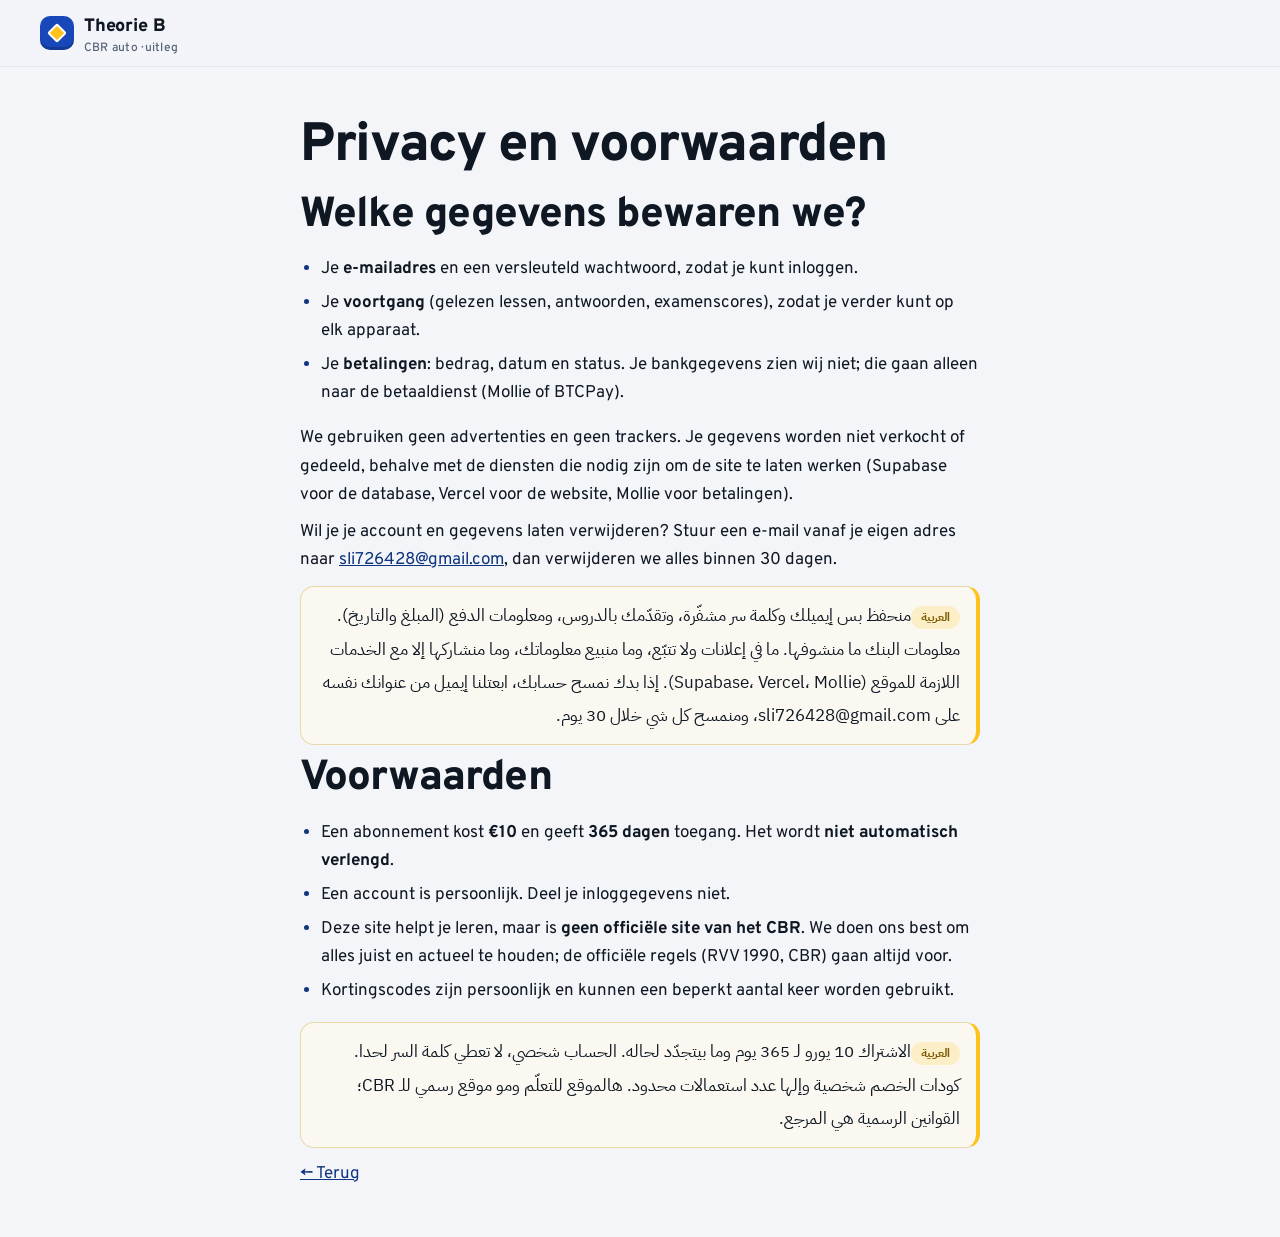
==== commit 1f49b29d: "Review round 2: Arabic answer options, 10 new questions, fact fixes (overweg, remweg, bushalte), adm" ====
--- a/privacy.html
+++ b/privacy.html
@@ -17,10 +17,10 @@
 <h2>Welke gegevens bewaren we?</h2>
 <ul><li>Je <b>e-mailadres</b> en een versleuteld wachtwoord, zodat je kunt inloggen.</li><li>Je <b>voortgang</b> (gelezen lessen, antwoorden, examenscores), zodat je verder kunt op elk apparaat.</li><li>Je <b>betalingen</b>: bedrag, datum en status. Je bankgegevens zien wij niet; die gaan alleen naar de betaaldienst (Mollie of BTCPay).</li></ul>
 <p>We gebruiken geen advertenties en geen trackers. Je gegevens worden niet verkocht of gedeeld, behalve met de diensten die nodig zijn om de site te laten werken (Supabase voor de database, Vercel voor de website, Mollie voor betalingen).</p>
-<p>Wil je je account en gegevens laten verwijderen? Stuur een e-mail vanaf je eigen adres, dan verwijderen we alles binnen 30 dagen.</p>
-<div class="ar" lang="ar" dir="rtl">منحفظ بس إيميلك وكلمة سر مشفّرة، وتقدّمك بالدروس، ومعلومات الدفع (المبلغ والتاريخ). معلومات البنك ما منشوفها. ما في إعلانات ولا تتبّع، وما منبيع معلوماتك. إذا بدك نمسح حسابك، ابعتلنا إيميل.</div>
+<p>Wil je je account en gegevens laten verwijderen? Stuur een e-mail vanaf je eigen adres naar <a href="mailto:sli726428@gmail.com">sli726428@gmail.com</a>, dan verwijderen we alles binnen 30 dagen.</p>
+<div class="ar" lang="ar" dir="rtl">منحفظ بس إيميلك وكلمة سر مشفّرة، وتقدّمك بالدروس، ومعلومات الدفع (المبلغ والتاريخ). معلومات البنك ما منشوفها. ما في إعلانات ولا تتبّع، وما منبيع معلوماتك، وما منشاركها إلا مع الخدمات اللازمة للموقع (Supabase، Vercel، Mollie). إذا بدك نمسح حسابك، ابعتلنا إيميل من عنوانك نفسه على sli726428@gmail.com، ومنمسح كل شي خلال 30 يوم.</div>
 <h2>Voorwaarden</h2>
 <ul><li>Een abonnement kost <b>€10</b> en geeft <b>365 dagen</b> toegang. Het wordt <b>niet automatisch verlengd</b>.</li><li>Een account is persoonlijk. Deel je inloggegevens niet.</li><li>Deze site helpt je leren, maar is <b>geen officiële site van het CBR</b>. We doen ons best om alles juist en actueel te houden; de officiële regels (RVV 1990, CBR) gaan altijd voor.</li><li>Kortingscodes zijn persoonlijk en kunnen een beperkt aantal keer worden gebruikt.</li></ul>
-<div class="ar" lang="ar" dir="rtl">الاشتراك 10 يورو لـ 365 يوم وما بيتجدّد لحاله. الحساب شخصي. هالموقع للتعلّم ومو موقع رسمي للـ CBR؛ القوانين الرسمية هي المرجع.</div>
+<div class="ar" lang="ar" dir="rtl">الاشتراك 10 يورو لـ 365 يوم وما بيتجدّد لحاله. الحساب شخصي، لا تعطي كلمة السر لحدا. كودات الخصم شخصية وإلها عدد استعمالات محدود. هالموقع للتعلّم ومو موقع رسمي للـ CBR؛ القوانين الرسمية هي المرجع.</div>
 <p><a href="/">← Terug</a></p>
 </main></body></html>
--- a/assets/app.css
+++ b/assets/app.css
@@ -538,7 +538,7 @@
 .skip{position:absolute;left:-9999px;top:8px;z-index:100;background:var(--brand);color:#fff;padding:10px 16px;border-radius:10px;font-weight:800}
 .skip:focus{left:12px}
 .haz .hopts{margin-top:12px}
-.stage.frozen::after{content:"⏸ Wat doe je?";position:absolute;left:50%;top:12px;transform:translateX(-50%);background:#0b111acc;color:#fff;font:800 14px/1 Overpass,Arial,sans-serif;padding:8px 14px;border-radius:999px}
+.stage.frozen::before{content:"⏸ Wat doe je? · شو بتعمل؟";white-space:nowrap;font-size:13px!important;position:absolute;z-index:4;pointer-events:none;right:auto;bottom:auto;left:50%;top:12px;transform:translateX(-50%);background:#0b111acc;color:#fff;font:800 14px/1 Overpass,Arial,sans-serif;padding:8px 14px;border-radius:999px}
 .stage{position:relative}
 [dir=rtl]{unicode-bidi:isolate}
 @media(max-width:640px){.toast{bottom:max(84px,env(safe-area-inset-bottom))}}
@@ -612,3 +612,56 @@
 .top .tbtn{width:auto;min-width:42px;padding:0 12px;display:inline-flex;align-items:center;justify-content:center;gap:8px}
 @media(max-width:820px){.top .tbtn .lbl{display:none}.top .tbtn{padding:0;width:42px}}
 .brand span{white-space:nowrap}
+/* Beheer */
+.adm .lp{max-width:1200px}
+.adtabs{grid-template-columns:repeat(4,1fr);max-width:760px}
+.adtabs [lang=ar]{display:block;font-size:12px;font-weight:500}
+.kpis{display:grid;grid-template-columns:repeat(4,1fr);gap:14px}
+.kpi{padding:18px}.kpi span{display:block;color:var(--soft);font-size:14px}.kpi i{font-style:normal;display:block;font-size:12px}.kpi b{font-size:30px}
+.adform{padding:18px;margin:14px 0}.adform h3{margin:0 0 12px}
+.adform .grid{display:grid;grid-template-columns:repeat(3,1fr);gap:12px}
+.adform label{display:grid;gap:6px;font-weight:700;font-size:14px}.adform .wide{grid-column:1/-1}
+.adform input,.adform select,#ufind input{font:500 15px inherit;padding:10px 12px;border-radius:10px;border:1.5px solid var(--line);background:var(--card);color:var(--ink);min-height:44px}
+.adm .row{display:flex;gap:10px;justify-content:flex-end;margin-top:12px;flex-wrap:wrap}
+#ufind{justify-content:flex-start}#ufind input{flex:1;max-width:360px}
+.tablewrap{overflow-x:auto;border:1px solid var(--line);border-radius:14px;background:var(--card)}
+.adt{width:100%;border-collapse:collapse;font-size:14px}
+.adt th,.adt td{padding:10px 12px;text-align:left;border-bottom:1px solid var(--line);white-space:nowrap}
+.adt th{background:var(--bg2);font-size:13px}
+.okt{color:var(--ok)}.not{color:var(--soft)}
+@media(max-width:760px){.kpis{grid-template-columns:1fr 1fr}.adform .grid{grid-template-columns:1fr}}
+.switch{margin:4px 0 0;text-align:center;font-size:14px}
+.linkbtn.big{font-size:15px;font-weight:800}
+.atabs button{font-size:15px}
+/* ===== Echte 3D-weergave ===== */
+.stage{position:relative}
+.r3wrap{position:absolute;inset:0;z-index:1;border-radius:inherit;overflow:hidden;background:#cfe3f2}
+.r3wrap canvas{display:block;width:100%!important;height:100%!important;cursor:grab}
+.r3wrap canvas:active{cursor:grabbing}
+.stage.r3d.r3ready .tilt3d{visibility:hidden}
+.stage.r3d .tilt3d{transform:none!important;filter:none!important}
+.stage.r3d:not(.r3ready)::before{content:"3D laden…";position:absolute;inset:auto 0 50% 0;text-align:center;z-index:2;color:#fff;font:800 14px Overpass,Arial,sans-serif;text-shadow:0 1px 4px #0008}
+.r3badge{position:absolute;left:0;top:0;z-index:2;width:30px;height:30px;border-radius:50%;display:grid;place-items:center;background:#c2410c;color:#fff;border:3px solid #fff;font:800 15px Overpass,Arial,sans-serif;box-shadow:0 4px 10px #0005;pointer-events:none}
+.r3badge[hidden]{display:none}
+.r3home{position:absolute;left:10px;top:10px;z-index:3;width:36px;height:36px;border-radius:10px;border:1px solid #ffffff55;background:#0b111aa8;color:#fff;font-size:18px;cursor:pointer;backdrop-filter:blur(6px)}
+.r3hint{position:absolute;left:50%;bottom:12px;transform:translateX(-50%);z-index:2;background:#0b111acc;color:#fff;font:700 12.5px Overpass,Arial,sans-serif;padding:6px 12px;border-radius:999px;pointer-events:none;transition:opacity .6s}
+.r3hint.gone{opacity:0}
+.b3d{z-index:4}
+.stage .flashbad{z-index:2}
+/* watermark "said" on every scene (2D and 3D) */
+.stage::after{content:"said";position:absolute;right:12px;bottom:10px;z-index:3;font:800 italic 22px/1 Overpass,Arial,sans-serif;letter-spacing:.04em;color:#ffffffb3;text-shadow:0 1px 3px #0007;pointer-events:none}
+.stage.r3d.r3ready::after{display:none}
+.wm{position:absolute;right:12px;bottom:10px;z-index:3;font:800 italic 22px/1 Overpass,Arial,sans-serif;letter-spacing:.04em;color:#ffffffc4;text-shadow:0 1px 3px #0008;pointer-events:none}
+.vset h3{margin-top:0}
+.vrow{display:grid;grid-template-columns:1fr;gap:6px;margin:12px 0;font-weight:700}
+.vrow select{font:500 15px inherit;padding:10px;border-radius:10px;border:1.5px solid var(--line);background:var(--card);color:var(--ink);min-height:44px;max-width:100%}
+.vrow .btn{justify-self:start}
+.opt .otx{display:flex;flex-direction:column;gap:2px;text-align:start}
+.opt .oar{font-size:.86em;color:var(--soft);font-weight:500;text-align:right}
+body.no-ar .opt .oar{display:none}
+.amsg .amar{display:block;margin-top:4px;font-size:.92em}
+.adm .chip.warn{border-color:#d97706;color:#b45309}
+.adm td.acts{display:flex;gap:6px;flex-wrap:wrap;min-width:260px}
+.adm .scrollhint{display:none;font-size:.85rem;color:var(--soft);margin:8px 0 4px}
+@media (max-width:700px){.adm .adtabs{display:grid;grid-template-columns:1fr 1fr;gap:6px}.adm .adtabs button{width:100%}.adm .scrollhint{display:block}}
+.agree{display:flex;gap:10px;align-items:flex-start;font-size:.9rem;margin:10px 0;text-align:start}.agree input{width:20px;height:20px;flex:none;margin-top:2px}.agree span[lang=ar]{display:block}
